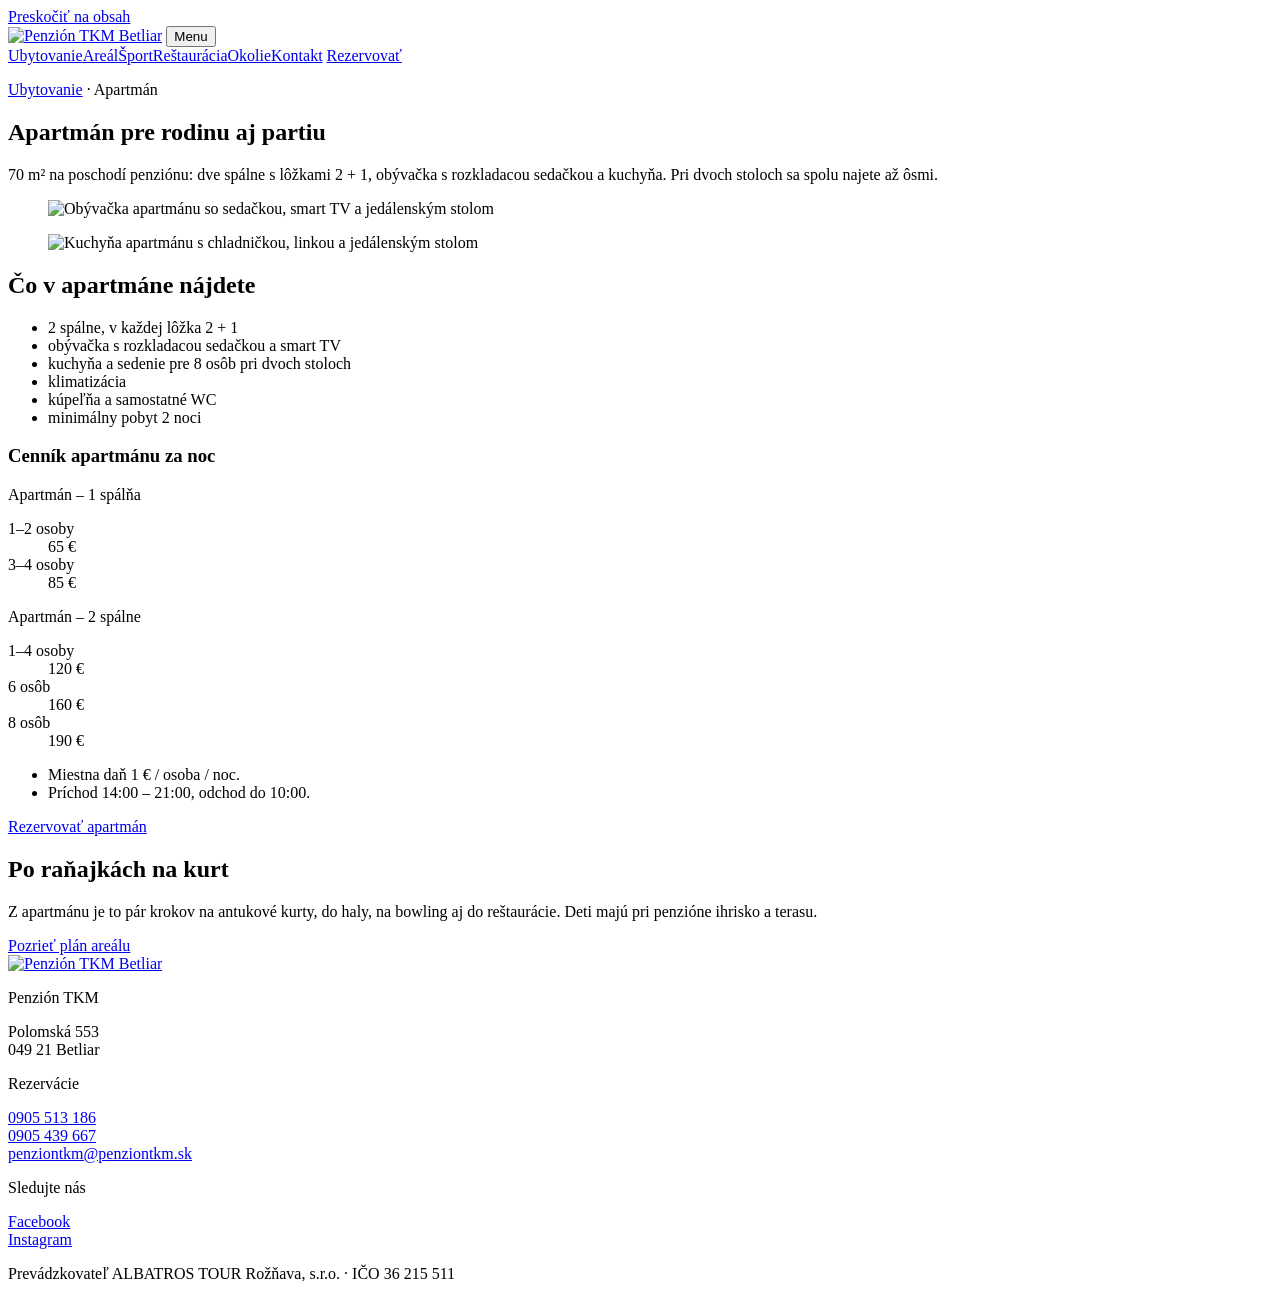
==== apartman/index.html @ 29e07df6 "build 2026-11-06 12:21" ====
<!doctype html>
<html lang="sk">
<head>
<meta charset="utf-8">
<meta name="viewport" content="width=device-width, initial-scale=1">
<title>Apartmán pre 8 osôb – Penzión TKM Betliar</title>
<meta name="description" content="Apartmán 70 m² v Penzióne TKM Betliar: dve spálne, obývačka s kuchyňou, klimatizácia, sedenie pre 8 osôb. Od 65 € za noc.">
<meta name="robots" content="noindex, nofollow">
<meta name="theme-color" content="#FAF8F1">
<link rel="canonical" href="https://webhunter-navrhy.github.io/penziontkm/apartman/">
<meta property="og:type" content="website">
<meta property="og:locale" content="sk_SK">
<meta property="og:title" content="Apartmán pre 8 osôb – Penzión TKM Betliar">
<meta property="og:description" content="Apartmán 70 m² v Penzióne TKM Betliar: dve spálne, obývačka s kuchyňou, klimatizácia, sedenie pre 8 osôb. Od 65 € za noc.">
<meta property="og:url" content="https://webhunter-navrhy.github.io/penziontkm/apartman/">
<meta property="og:image" content="https://webhunter-navrhy.github.io/penziontkm/og.jpg">
<meta property="og:image:width" content="1200"><meta property="og:image:height" content="630">
<meta name="twitter:card" content="summary_large_image">
<link rel="icon" href="/penziontkm/img/logo.svg" type="image/svg+xml">
<link rel="preload" href="/penziontkm/fonts/montserrat-normal-latin.woff2" as="font" type="font/woff2" crossorigin>
<link rel="stylesheet" href="/penziontkm/css/style.css?v=be0b0bc9b2">

<script type="application/ld+json">{"@context": "https://schema.org", "@type": "LodgingBusiness", "name": "Penzión TKM Betliar", "url": "https://webhunter-navrhy.github.io/penziontkm/", "description": "Penzión TKM v Betliari: 8 izieb a apartmán, 4 antukové kurty a krytá tenisová hala, bowling, fitness, wellness a reštaurácia pri ceste Rožňava – Poprad.", "telephone": "+421 905 513 186", "email": "penziontkm@penziontkm.sk", "address": {"@type": "PostalAddress", "streetAddress": "Polomská 553", "postalCode": "049 21", "addressLocality": "Betliar", "addressCountry": "SK"}, "sameAs": ["https://www.facebook.com/PenzionTKM/", "https://www.instagram.com/penzion_tkm/", "https://www.penziontkm.sk/"], "priceRange": "34–190 € / noc", "taxID": "36215511", "logo": "https://webhunter-navrhy.github.io/penziontkm/img/logo.svg", "image": "https://webhunter-navrhy.github.io/penziontkm/og.jpg"}</script>
</head>
<body>
<a class="skip" href="#obsah">Preskočiť na obsah</a>
<header class="hlavicka">
  <div class="hlavicka-in">
    <a href="/penziontkm/" class="logo"><img src="/penziontkm/img/logo.svg" alt="Penzión TKM Betliar" width="62" height="56"></a>
    <button class="burger" type="button" aria-expanded="false" aria-controls="menu"><span></span><span></span><span class="sr">Menu</span></button>
    <nav id="menu" aria-label="Hlavné">
      <a href="/penziontkm/#ubytovanie">Ubytovanie</a><a href="/penziontkm/#areal">Areál</a><a href="/penziontkm/#sport">Šport</a><a href="/penziontkm/#restauracia">Reštaurácia</a><a href="/penziontkm/okolie/">Okolie</a><a href="/penziontkm/#kontakt">Kontakt</a>
      <a class="tlacidlo tlacidlo-zlte" href="/penziontkm/#kontakt">Rezervovať</a>
    </nav>
  </div>
</header>
<main id="obsah">

<section class="sekcia podstranka-hlava">
  <div class="obal apt-hlava">
    <div>
      <p class="hero-miesto"><a href="/penziontkm/#ubytovanie">Ubytovanie</a> · Apartmán</p>
      <h1>Apartmán pre rodinu aj partiu</h1>
      <p class="uvod">70&nbsp;m² na poschodí penziónu: dve spálne s&nbsp;lôžkami 2&nbsp;+&nbsp;1, obývačka s&nbsp;rozkladacou sedačkou a&nbsp;kuchyňa. Pri dvoch stoloch sa spolu najete až ôsmi.</p>
    </div>
    <figure class="apt-hero oblukovy-ram"><img src="/penziontkm/img/apartman-obyvacka-1920.webp" srcset="/penziontkm/img/apartman-obyvacka-640.webp 640w, /penziontkm/img/apartman-obyvacka-1280.webp 1280w, /penziontkm/img/apartman-obyvacka-1920.webp 1920w" sizes="(min-width: 64rem) 52vw, 100vw" width="1920" height="1440" alt="Obývačka apartmánu so sedačkou, smart TV a jedálenským stolom" loading="eager" fetchpriority="high" decoding="async"></figure>
  </div>
</section>
<section class="sekcia apt-detail">
  <div class="obal apt-mriezka">
    <figure class="apt-foto"><img src="/penziontkm/img/apartman-kuchyna-1920.webp" srcset="/penziontkm/img/apartman-kuchyna-640.webp 640w, /penziontkm/img/apartman-kuchyna-1280.webp 1280w, /penziontkm/img/apartman-kuchyna-1920.webp 1920w" sizes="(min-width: 64rem) 40rem, 92vw" width="1920" height="1440" alt="Kuchyňa apartmánu s chladničkou, linkou a jedálenským stolom" loading="lazy" decoding="async"></figure>
    <div>
      <h2>Čo v&nbsp;apartmáne nájdete</h2>
      <ul class="vybava vybava-stlpec" role="list">
        <li>2 spálne, v&nbsp;každej lôžka 2&nbsp;+&nbsp;1</li>
        <li>obývačka s&nbsp;rozkladacou sedačkou a&nbsp;smart TV</li>
        <li>kuchyňa a&nbsp;sedenie pre 8 osôb pri dvoch stoloch</li>
        <li>klimatizácia</li>
        <li>kúpeľňa a&nbsp;samostatné WC</li>
        <li>minimálny pobyt 2 noci</li>
      </ul>
    </div>
    <div class="cennik cennik-apt">
      <h3>Cenník apartmánu <span>za noc</span></h3>
      
      <div class="cennik-polozka">
        <p class="cennik-nazov">Apartmán – 1 spálňa</p>
        <dl><div><dt>1–2 osoby</dt><dd>65 €</dd></div><div><dt>3–4 osoby</dt><dd>85 €</dd></div></dl>
      </div>
      <div class="cennik-polozka">
        <p class="cennik-nazov">Apartmán – 2 spálne</p>
        <dl><div><dt>1–4 osoby</dt><dd>120 €</dd></div><div><dt>6 osôb</dt><dd>160 €</dd></div><div><dt>8 osôb</dt><dd>190 €</dd></div></dl>
      </div>
      <ul class="cennik-pozn" role="list"><li>Miestna daň 1 € / osoba / noc.</li><li>Príchod 14:00 – 21:00, odchod do 10:00.</li></ul>
      <a class="tlacidlo tlacidlo-zlte" href="/penziontkm/#kontakt">Rezervovať apartmán</a>
    </div>
  </div>
</section>
<section class="sekcia apt-dalej">
  <div class="obal">
    <h2>Po raňajkách na kurt</h2>
    <p class="uvod">Z&nbsp;apartmánu je to pár krokov na antukové kurty, do haly, na bowling aj do reštaurácie. Deti majú pri penzióne ihrisko a terasu.</p>
    <a class="odkaz" href="/penziontkm/#areal">Pozrieť plán areálu</a>
  </div>
</section>

</main>
<footer class="paticka">
  <div class="paticka-in">
    <a href="/penziontkm/" class="paticka-logo"><img src="/penziontkm/img/logo-svetle.svg" alt="Penzión TKM Betliar" width="98" height="88" loading="lazy"></a>
    <div>
      <p class="paticka-nadpis">Penzión TKM</p>
      <p>Polomská 553<br>049 21 Betliar</p>
    </div>
    <div>
      <p class="paticka-nadpis">Rezervácie</p>
      <p><a href="tel:+421905513186">0905 513 186</a><br><a href="tel:+421905439667">0905 439 667</a><br><a href="mailto:penziontkm@penziontkm.sk">penziontkm@penziontkm.sk</a></p>
    </div>
    <div>
      <p class="paticka-nadpis">Sledujte nás</p>
      <p><a href="https://www.facebook.com/PenzionTKM/" rel="noopener">Facebook</a><br><a href="https://www.instagram.com/penzion_tkm/" rel="noopener">Instagram</a></p>
    </div>
    <p class="paticka-firma">Prevádzkovateľ ALBATROS TOUR Rožňava, s.r.o. · <span class="nowrap">IČO 36 215 511</span></p>
  </div>
</footer>
<script src="/penziontkm/js/main.js?v=17e4bb2ffb" defer></script>
</body>
</html>
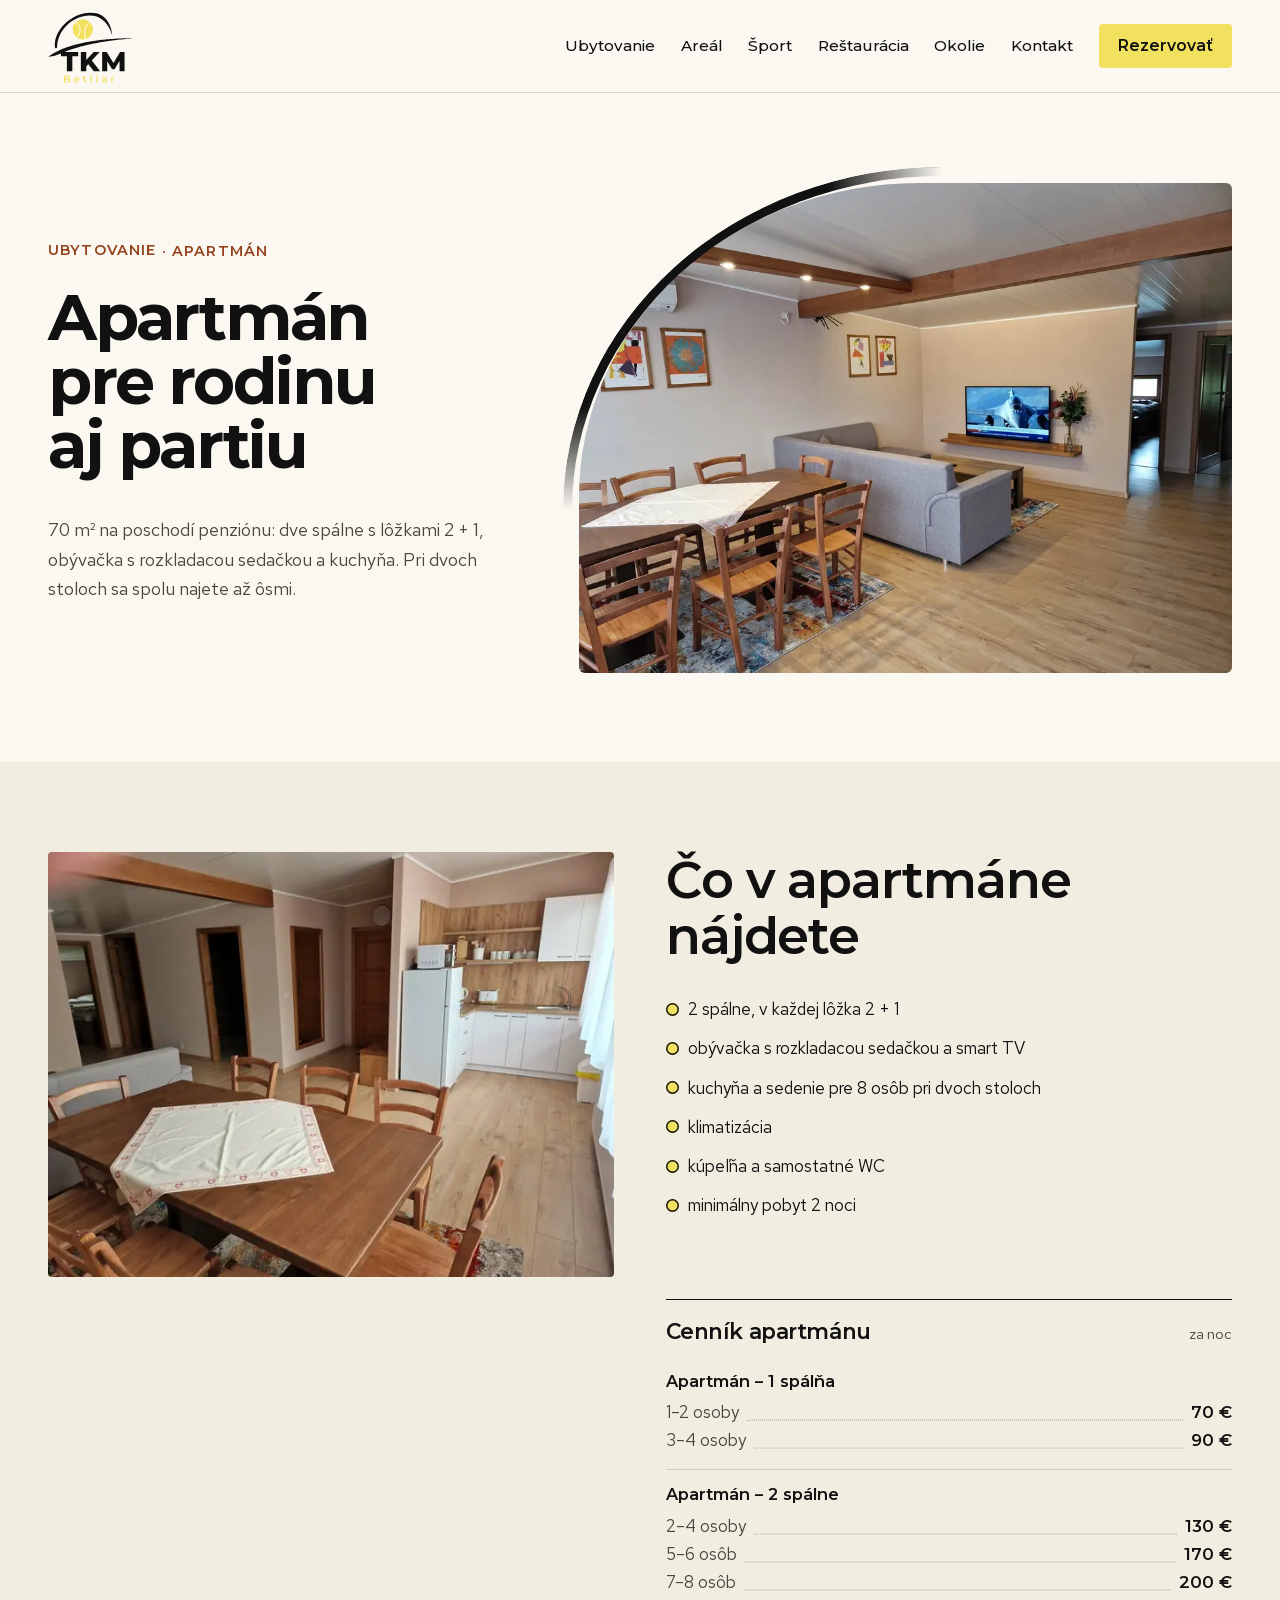
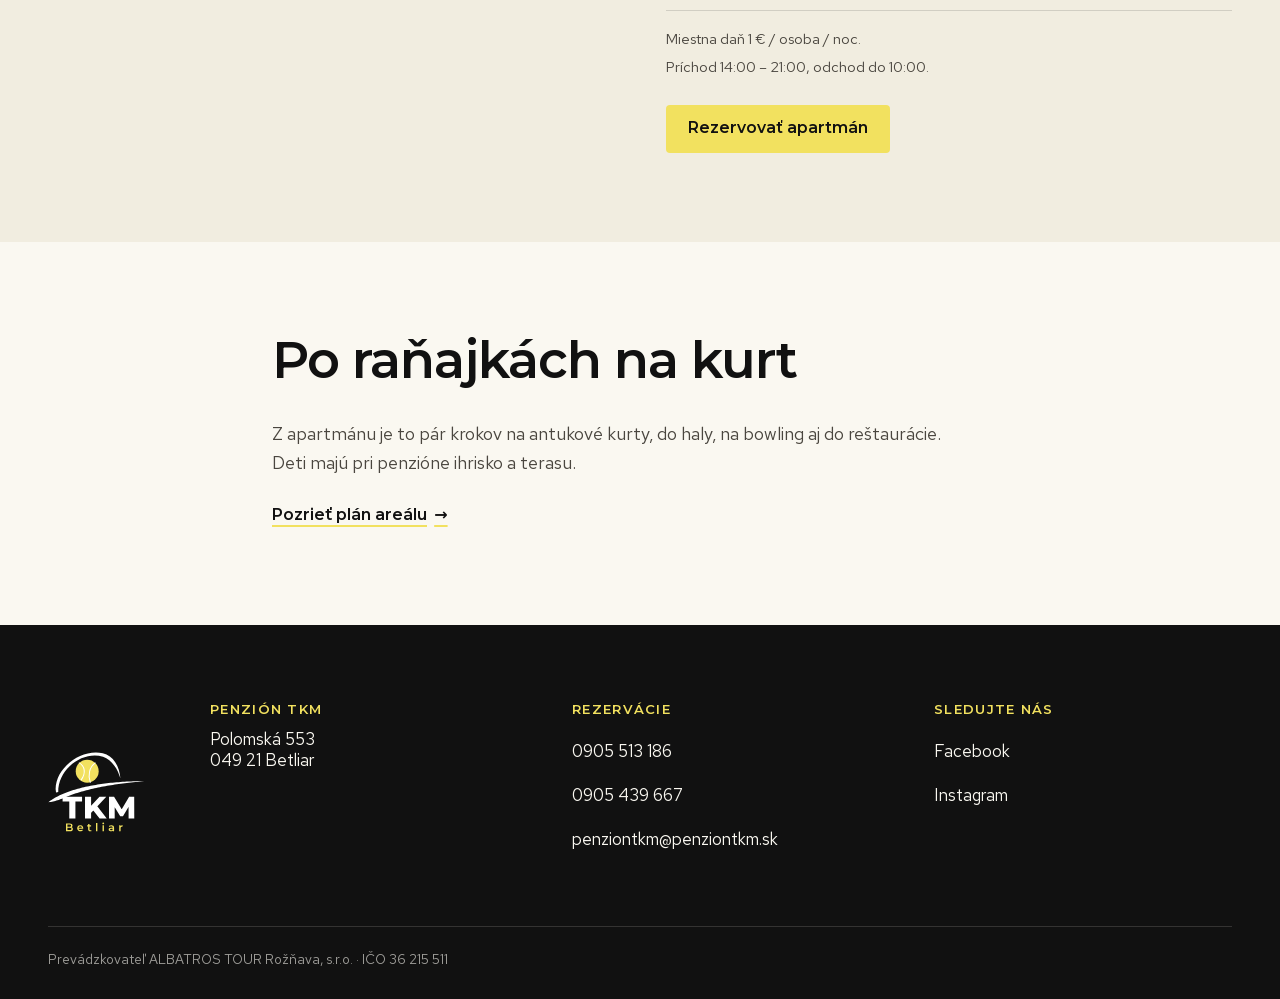
==== commit 29f60c21: "build 2026-11-13 18:31" ====
--- a/apartman/index.html
+++ b/apartman/index.html
@@ -4,33 +4,33 @@
 <meta charset="utf-8">
 <meta name="viewport" content="width=device-width, initial-scale=1">
 <title>Apartmán pre 8 osôb – Penzión TKM Betliar</title>
-<meta name="description" content="Apartmán 70 m² v Penzióne TKM Betliar: dve spálne, obývačka s kuchyňou, klimatizácia, sedenie pre 8 osôb. Od 65 € za noc.">
-<meta name="robots" content="noindex, nofollow">
+<meta name="description" content="Apartmán 70 m² v Penzióne TKM Betliar: dve spálne, obývačka s kuchyňou, klimatizácia, sedenie pre 8 osôb. Od 70 € za noc.">
+
 <meta name="theme-color" content="#FAF8F1">
-<link rel="canonical" href="https://webhunter-navrhy.github.io/penziontkm/apartman/">
+<link rel="canonical" href="https://penziontkm.sk/apartman/">
 <meta property="og:type" content="website">
 <meta property="og:locale" content="sk_SK">
 <meta property="og:title" content="Apartmán pre 8 osôb – Penzión TKM Betliar">
-<meta property="og:description" content="Apartmán 70 m² v Penzióne TKM Betliar: dve spálne, obývačka s kuchyňou, klimatizácia, sedenie pre 8 osôb. Od 65 € za noc.">
-<meta property="og:url" content="https://webhunter-navrhy.github.io/penziontkm/apartman/">
-<meta property="og:image" content="https://webhunter-navrhy.github.io/penziontkm/og.jpg">
+<meta property="og:description" content="Apartmán 70 m² v Penzióne TKM Betliar: dve spálne, obývačka s kuchyňou, klimatizácia, sedenie pre 8 osôb. Od 70 € za noc.">
+<meta property="og:url" content="https://penziontkm.sk/apartman/">
+<meta property="og:image" content="https://penziontkm.sk/og.jpg">
 <meta property="og:image:width" content="1200"><meta property="og:image:height" content="630">
 <meta name="twitter:card" content="summary_large_image">
-<link rel="icon" href="/penziontkm/img/logo.svg" type="image/svg+xml">
-<link rel="preload" href="/penziontkm/fonts/montserrat-normal-latin.woff2" as="font" type="font/woff2" crossorigin>
-<link rel="stylesheet" href="/penziontkm/css/style.css?v=be0b0bc9b2">
+<link rel="icon" href="/img/logo.svg" type="image/svg+xml">
+<link rel="preload" href="/fonts/montserrat-normal-latin.woff2" as="font" type="font/woff2" crossorigin>
+<link rel="stylesheet" href="/css/style.css?v=5e0f35a427">
 
-<script type="application/ld+json">{"@context": "https://schema.org", "@type": "LodgingBusiness", "name": "Penzión TKM Betliar", "url": "https://webhunter-navrhy.github.io/penziontkm/", "description": "Penzión TKM v Betliari: 8 izieb a apartmán, 4 antukové kurty a krytá tenisová hala, bowling, fitness, wellness a reštaurácia pri ceste Rožňava – Poprad.", "telephone": "+421 905 513 186", "email": "penziontkm@penziontkm.sk", "address": {"@type": "PostalAddress", "streetAddress": "Polomská 553", "postalCode": "049 21", "addressLocality": "Betliar", "addressCountry": "SK"}, "sameAs": ["https://www.facebook.com/PenzionTKM/", "https://www.instagram.com/penzion_tkm/", "https://www.penziontkm.sk/"], "priceRange": "34–190 € / noc", "taxID": "36215511", "logo": "https://webhunter-navrhy.github.io/penziontkm/img/logo.svg", "image": "https://webhunter-navrhy.github.io/penziontkm/og.jpg"}</script>
+<script type="application/ld+json">{"@context": "https://schema.org", "@type": "LodgingBusiness", "name": "Penzión TKM Betliar", "url": "https://penziontkm.sk/", "description": "Penzión TKM v Betliari: 8 izieb a apartmán, 4 antukové kurty a krytá tenisová hala, bowling, fitness, wellness a reštaurácia pri ceste Rožňava – Poprad.", "telephone": "+421 905 513 186", "email": "penziontkm@penziontkm.sk", "address": {"@type": "PostalAddress", "streetAddress": "Polomská 553", "postalCode": "049 21", "addressLocality": "Betliar", "addressCountry": "SK"}, "sameAs": ["https://www.facebook.com/PenzionTKM/", "https://www.instagram.com/penzion_tkm/"], "priceRange": "36–200 € / noc", "taxID": "36215511", "logo": "https://penziontkm.sk/img/logo.svg", "image": "https://penziontkm.sk/og.jpg"}</script>
 </head>
 <body>
 <a class="skip" href="#obsah">Preskočiť na obsah</a>
 <header class="hlavicka">
   <div class="hlavicka-in">
-    <a href="/penziontkm/" class="logo"><img src="/penziontkm/img/logo.svg" alt="Penzión TKM Betliar" width="62" height="56"></a>
+    <a href="/" class="logo"><img src="/img/logo.svg" alt="Penzión TKM Betliar" width="62" height="56"></a>
     <button class="burger" type="button" aria-expanded="false" aria-controls="menu"><span></span><span></span><span class="sr">Menu</span></button>
     <nav id="menu" aria-label="Hlavné">
-      <a href="/penziontkm/#ubytovanie">Ubytovanie</a><a href="/penziontkm/#areal">Areál</a><a href="/penziontkm/#sport">Šport</a><a href="/penziontkm/#restauracia">Reštaurácia</a><a href="/penziontkm/okolie/">Okolie</a><a href="/penziontkm/#kontakt">Kontakt</a>
-      <a class="tlacidlo tlacidlo-zlte" href="/penziontkm/#kontakt">Rezervovať</a>
+      <a href="/#ubytovanie">Ubytovanie</a><a href="/#areal">Areál</a><a href="/#sport">Šport</a><a href="/#restauracia">Reštaurácia</a><a href="/okolie/">Okolie</a><a href="/#kontakt">Kontakt</a>
+      <a class="tlacidlo tlacidlo-zlte" href="/#kontakt">Rezervovať</a>
     </nav>
   </div>
 </header>
@@ -39,16 +39,16 @@
 <section class="sekcia podstranka-hlava">
   <div class="obal apt-hlava">
     <div>
-      <p class="hero-miesto"><a href="/penziontkm/#ubytovanie">Ubytovanie</a> · Apartmán</p>
+      <p class="hero-miesto"><a href="/#ubytovanie">Ubytovanie</a> · Apartmán</p>
       <h1>Apartmán pre rodinu aj partiu</h1>
       <p class="uvod">70&nbsp;m² na poschodí penziónu: dve spálne s&nbsp;lôžkami 2&nbsp;+&nbsp;1, obývačka s&nbsp;rozkladacou sedačkou a&nbsp;kuchyňa. Pri dvoch stoloch sa spolu najete až ôsmi.</p>
     </div>
-    <figure class="apt-hero oblukovy-ram"><img src="/penziontkm/img/apartman-obyvacka-1920.webp" srcset="/penziontkm/img/apartman-obyvacka-640.webp 640w, /penziontkm/img/apartman-obyvacka-1280.webp 1280w, /penziontkm/img/apartman-obyvacka-1920.webp 1920w" sizes="(min-width: 64rem) 52vw, 100vw" width="1920" height="1440" alt="Obývačka apartmánu so sedačkou, smart TV a jedálenským stolom" loading="eager" fetchpriority="high" decoding="async"></figure>
+    <figure class="apt-hero oblukovy-ram"><img src="/img/apartman-obyvacka-1920.webp" srcset="/img/apartman-obyvacka-640.webp 640w, /img/apartman-obyvacka-960.webp 960w, /img/apartman-obyvacka-1280.webp 1280w, /img/apartman-obyvacka-1920.webp 1920w" sizes="(min-width: 64rem) 52vw, 100vw" width="1920" height="1440" alt="Obývačka apartmánu so sedačkou, smart TV a jedálenským stolom" loading="eager" fetchpriority="high" decoding="async"></figure>
   </div>
 </section>
 <section class="sekcia apt-detail">
   <div class="obal apt-mriezka">
-    <figure class="apt-foto"><img src="/penziontkm/img/apartman-kuchyna-1920.webp" srcset="/penziontkm/img/apartman-kuchyna-640.webp 640w, /penziontkm/img/apartman-kuchyna-1280.webp 1280w, /penziontkm/img/apartman-kuchyna-1920.webp 1920w" sizes="(min-width: 64rem) 40rem, 92vw" width="1920" height="1440" alt="Kuchyňa apartmánu s chladničkou, linkou a jedálenským stolom" loading="lazy" decoding="async"></figure>
+    <figure class="apt-foto"><img src="/img/apartman-kuchyna-1920.webp" srcset="/img/apartman-kuchyna-640.webp 640w, /img/apartman-kuchyna-960.webp 960w, /img/apartman-kuchyna-1280.webp 1280w, /img/apartman-kuchyna-1920.webp 1920w" sizes="(min-width: 64rem) 40rem, 92vw" width="1920" height="1440" alt="Kuchyňa apartmánu s chladničkou, linkou a jedálenským stolom" loading="lazy" decoding="async"></figure>
     <div>
       <h2>Čo v&nbsp;apartmáne nájdete</h2>
       <ul class="vybava vybava-stlpec" role="list">
@@ -65,14 +65,14 @@
       
       <div class="cennik-polozka">
         <p class="cennik-nazov">Apartmán – 1 spálňa</p>
-        <dl><div><dt>1–2 osoby</dt><dd>65 €</dd></div><div><dt>3–4 osoby</dt><dd>85 €</dd></div></dl>
+        <dl><div><dt>1–2 osoby</dt><dd>70 €</dd></div><div><dt>3–4 osoby</dt><dd>90 €</dd></div></dl>
       </div>
       <div class="cennik-polozka">
         <p class="cennik-nazov">Apartmán – 2 spálne</p>
-        <dl><div><dt>1–4 osoby</dt><dd>120 €</dd></div><div><dt>6 osôb</dt><dd>160 €</dd></div><div><dt>8 osôb</dt><dd>190 €</dd></div></dl>
+        <dl><div><dt>2–4 osoby</dt><dd>130 €</dd></div><div><dt>5–6 osôb</dt><dd>170 €</dd></div><div><dt>7–8 osôb</dt><dd>200 €</dd></div></dl>
       </div>
       <ul class="cennik-pozn" role="list"><li>Miestna daň 1 € / osoba / noc.</li><li>Príchod 14:00 – 21:00, odchod do 10:00.</li></ul>
-      <a class="tlacidlo tlacidlo-zlte" href="/penziontkm/#kontakt">Rezervovať apartmán</a>
+      <a class="tlacidlo tlacidlo-zlte" href="/#kontakt">Rezervovať apartmán</a>
     </div>
   </div>
 </section>
@@ -80,14 +80,14 @@
   <div class="obal">
     <h2>Po raňajkách na kurt</h2>
     <p class="uvod">Z&nbsp;apartmánu je to pár krokov na antukové kurty, do haly, na bowling aj do reštaurácie. Deti majú pri penzióne ihrisko a terasu.</p>
-    <a class="odkaz" href="/penziontkm/#areal">Pozrieť plán areálu</a>
+    <a class="odkaz" href="/#areal">Pozrieť plán areálu</a>
   </div>
 </section>
 
 </main>
 <footer class="paticka">
   <div class="paticka-in">
-    <a href="/penziontkm/" class="paticka-logo"><img src="/penziontkm/img/logo-svetle.svg" alt="Penzión TKM Betliar" width="98" height="88" loading="lazy"></a>
+    <a href="/" class="paticka-logo"><img src="/img/logo-svetle.svg" alt="Penzión TKM Betliar" width="98" height="88" loading="lazy"></a>
     <div>
       <p class="paticka-nadpis">Penzión TKM</p>
       <p>Polomská 553<br>049 21 Betliar</p>
@@ -103,6 +103,6 @@
     <p class="paticka-firma">Prevádzkovateľ ALBATROS TOUR Rožňava, s.r.o. · <span class="nowrap">IČO 36 215 511</span></p>
   </div>
 </footer>
-<script src="/penziontkm/js/main.js?v=17e4bb2ffb" defer></script>
+<script src="/js/main.js?v=c382ecd3a5" defer></script>
 </body>
 </html>
--- a/css/style.css
+++ b/css/style.css
@@ -0,0 +1,602 @@
+@font-face {
+  font-family: 'Montserrat';
+  font-style: normal;
+  font-weight: 500 700;
+  font-display: swap;
+  src: url(../fonts/montserrat-normal-latin-ext.woff2) format('woff2');
+  unicode-range: U+0100-02BA, U+02BD-02C5, U+02C7-02CC, U+02CE-02D7, U+02DD-02FF, U+0304, U+0308, U+0329, U+1D00-1DBF, U+1E00-1E9F, U+1EF2-1EFF, U+2020, U+20A0-20AB, U+20AD-20C4, U+2113, U+2C60-2C7F, U+A720-A7FF;
+}
+@font-face {
+  font-family: 'Montserrat';
+  font-style: normal;
+  font-weight: 500 700;
+  font-display: swap;
+  src: url(../fonts/montserrat-normal-latin.woff2) format('woff2');
+  unicode-range: U+0000-00FF, U+0131, U+0152-0153, U+02BB-02BC, U+02C6, U+02DA, U+02DC, U+0304, U+0308, U+0329, U+2000-206F, U+20AC, U+2122, U+2191, U+2193, U+2212, U+2215, U+FEFF, U+FFFD;
+}
+@font-face {
+  font-family: 'Red Hat Text';
+  font-style: italic;
+  font-weight: 400;
+  font-display: swap;
+  src: url(../fonts/redhattext-italic-latin-ext.woff2) format('woff2');
+  unicode-range: U+0100-02BA, U+02BD-02C5, U+02C7-02CC, U+02CE-02D7, U+02DD-02FF, U+0304, U+0308, U+0329, U+1D00-1DBF, U+1E00-1E9F, U+1EF2-1EFF, U+2020, U+20A0-20AB, U+20AD-20C4, U+2113, U+2C60-2C7F, U+A720-A7FF;
+}
+@font-face {
+  font-family: 'Red Hat Text';
+  font-style: italic;
+  font-weight: 400;
+  font-display: swap;
+  src: url(../fonts/redhattext-italic-latin.woff2) format('woff2');
+  unicode-range: U+0000-00FF, U+0131, U+0152-0153, U+02BB-02BC, U+02C6, U+02DA, U+02DC, U+0304, U+0308, U+0329, U+2000-206F, U+20AC, U+2122, U+2191, U+2193, U+2212, U+2215, U+FEFF, U+FFFD;
+}
+@font-face {
+  font-family: 'Red Hat Text';
+  font-style: normal;
+  font-weight: 400 600;
+  font-display: swap;
+  src: url(../fonts/redhattext-normal-latin-ext.woff2) format('woff2');
+  unicode-range: U+0100-02BA, U+02BD-02C5, U+02C7-02CC, U+02CE-02D7, U+02DD-02FF, U+0304, U+0308, U+0329, U+1D00-1DBF, U+1E00-1E9F, U+1EF2-1EFF, U+2020, U+20A0-20AB, U+20AD-20C4, U+2113, U+2C60-2C7F, U+A720-A7FF;
+}
+@font-face {
+  font-family: 'Red Hat Text';
+  font-style: normal;
+  font-weight: 400 600;
+  font-display: swap;
+  src: url(../fonts/redhattext-normal-latin.woff2) format('woff2');
+  unicode-range: U+0000-00FF, U+0131, U+0152-0153, U+02BB-02BC, U+02C6, U+02DA, U+02DC, U+0304, U+0308, U+0329, U+2000-206F, U+20AC, U+2122, U+2191, U+2193, U+2212, U+2215, U+FEFF, U+FFFD;
+}
+:root {
+  --papier: #FAF8F1;
+  --papier-2: #F1EDE0;
+  --ink: #111111;
+  --ink-2: #4A463F;
+  --zlta: #F2E15F;
+  --zlta-2: #F8EFAA;
+  --antuka: #B85A2B;
+  --antuka-tmava: #94431D;
+  --antuka-2: #ECCAB2;
+  --zelena-hala: #2F5D4A;
+  --ciara: rgba(17, 17, 17, .14);
+  --font-nadpis: 'Montserrat', 'Avenir Next', system-ui, sans-serif;
+  --font-text: 'Red Hat Text', system-ui, -apple-system, sans-serif;
+  --okraj: clamp(1rem, 4vw, 3rem);
+  --obal: min(100% - 2 * var(--okraj), 84rem);
+  --sekcia: clamp(3.5rem, 7vw, 6rem);
+  --hlavicka: 92px;
+}
+*, *::before, *::after { box-sizing: border-box; }
+html { -webkit-text-size-adjust: 100%; scroll-behavior: smooth; scroll-padding-top: calc(var(--hlavicka) + 1rem); }
+@media (prefers-reduced-motion: reduce) { html { scroll-behavior: auto; } }
+body { margin: 0; background: var(--papier); color: var(--ink); font: 400 1.0625rem/1.65 var(--font-text); text-rendering: optimizeLegibility; -webkit-font-smoothing: antialiased; }
+img { display: block; max-width: 100%; height: auto; }
+figure { margin: 0; }
+a { color: inherit; }
+h1, h2, h3 { font-family: var(--font-nadpis); font-weight: 600; line-height: 1.1; letter-spacing: -.02em; margin: 0 0 .6em; text-wrap: balance; }
+h1 { font-size: clamp(2.6rem, 6.2vw, 5.4rem); font-weight: 700; letter-spacing: -.035em; line-height: 1; }
+h2 { font-size: clamp(2rem, 4vw, 3.3rem); }
+h3 { font-size: clamp(1.3rem, 1.8vw, 1.6rem); }
+p { margin: 0 0 1em; }
+.uvod { font-size: clamp(1.1rem, 1.4vw, 1.25rem); color: var(--ink-2); max-width: 38em; text-wrap: pretty; }
+.skip { position: absolute; left: -999px; top: 0; background: var(--ink); color: var(--papier); padding: .7rem 1rem; z-index: 100; }
+.skip:focus { left: 1rem; top: 1rem; }
+.sr { position: absolute; width: 1px; height: 1px; overflow: hidden; clip-path: inset(50%); white-space: nowrap; }
+:focus-visible { outline: 3px solid var(--antuka); outline-offset: 3px; }
+.obal { width: var(--obal); margin-inline: auto; }
+.sekcia { padding-block: var(--sekcia); }
+.sekcia-hlava { display: grid; grid-template-columns: minmax(0, 5fr) minmax(0, 7fr); gap: 2rem 4rem; align-items: end; margin-bottom: clamp(2.5rem, 5vw, 4rem); }
+.sekcia-hlava h2 { margin: 0; }
+.sekcia-hlava .uvod { margin: 0; }
+
+/* tlačidlá a odkazy */
+.tlacidlo { display: inline-flex; align-items: center; justify-content: center; min-height: 48px; padding: .8rem 1.4rem; border-radius: 4px; border: 0; font: 600 .98rem/1.2 var(--font-nadpis); text-decoration: none; cursor: pointer; transition: background-color .2s, transform .2s; }
+.tlacidlo-zlte { background: var(--zlta); color: var(--ink); }
+.tlacidlo-zlte:hover { background: #E8D23F; }
+.tlacidlo-cierne { background: var(--ink); color: var(--papier); }
+.tlacidlo-cierne:hover { background: #2B2925; }
+.tlacidlo:active { transform: translateY(1px); }
+.odkaz { display: inline-flex; gap: .45em; align-items: center; font: 600 1rem/1.3 var(--font-nadpis); text-decoration: underline; text-decoration-thickness: 2px; text-underline-offset: .3em; text-decoration-color: var(--zlta); min-height: 40px; }
+.odkaz::after { content: "→"; transition: transform .2s; }
+.odkaz:hover::after { transform: translateX(4px); }
+.odkaz-svetly { color: var(--zlta); text-decoration-color: currentColor; }
+
+/* hlavička */
+.hlavicka { position: sticky; top: 0; z-index: 50; background: rgba(250, 248, 241, .94); backdrop-filter: blur(10px); -webkit-backdrop-filter: blur(10px); border-bottom: 1px solid var(--ciara); }
+.hlavicka-in { width: min(100% - 2 * var(--okraj), 84rem); margin-inline: auto; height: var(--hlavicka); display: flex; align-items: center; justify-content: space-between; gap: 2rem; }
+.logo { display: block; flex: none; }
+.logo img { height: 78px; width: auto; }
+#menu { display: flex; align-items: center; gap: clamp(1rem, 2vw, 2rem); }
+#menu a:not(.tlacidlo) { font: 500 .96rem/1 var(--font-nadpis); text-decoration: none; padding-block: .6rem; background: linear-gradient(var(--zlta), var(--zlta)) 0 88% / 0 3px no-repeat; transition: background-size .25s; }
+#menu a:not(.tlacidlo):hover { background-size: 100% 3px; }
+#menu .tlacidlo { min-height: 44px; padding-inline: 1.2rem; }
+.burger { display: none; }
+
+/* hero */
+.hero { width: min(100% - 2 * var(--okraj), 96rem); margin-inline: auto; padding-top: clamp(.75rem, 1.5vw, 1.25rem); }
+.hero-foto { position: relative; }
+.hero-foto img { width: 100%; height: clamp(22rem, 54vh, 38rem); object-fit: cover; object-position: center 55%; border-radius: 6px; }
+.hero-text { position: relative; width: min(46rem, 100% - 2rem); margin: calc(-1 * clamp(7rem, 16vh, 11rem)) 0 0 clamp(1rem, 5vw, 5rem); background: var(--papier); padding: clamp(2.2rem, 4vw, 3.6rem) clamp(1.4rem, 3.5vw, 3.4rem) clamp(1.5rem, 3vw, 2.5rem); border-top-left-radius: clamp(5rem, 11vw, 10rem) clamp(4rem, 8vw, 7.5rem); border-top-right-radius: 6px; }
+.hero-text::before { content: ""; position: absolute; inset: -14px auto auto -14px; width: 62%; height: clamp(7rem, 14vw, 12rem); border-top: 9px solid var(--ink); border-left: 9px solid var(--ink); border-top-left-radius: calc(clamp(5rem, 11vw, 10rem) + 14px) calc(clamp(4rem, 8vw, 7.5rem) + 14px); -webkit-mask-image: linear-gradient(to right, #000 60%, transparent), linear-gradient(to bottom, #000 55%, transparent); -webkit-mask-composite: source-in; mask-image: linear-gradient(to right, #000 60%, transparent), linear-gradient(to bottom, #000 55%, transparent); mask-composite: intersect; pointer-events: none; }
+.hero-text .lopticka { position: absolute; width: clamp(40px, 4vw, 56px); height: auto; top: clamp(-1.6rem, -2vw, -1.2rem); left: clamp(5rem, 12vw, 11rem); filter: drop-shadow(0 5px 8px rgba(0,0,0,.2)); }
+.hero-miesto { font: 600 .9rem/1 var(--font-nadpis); letter-spacing: .08em; text-transform: uppercase; color: var(--antuka-tmava); margin-bottom: 1.1rem; }
+.hero-miesto a { text-decoration: none; }
+.hero h1 { font-size: clamp(2.5rem, 5.4vw, 4.7rem); margin-bottom: .4em; }
+.hero-veta { font-size: clamp(1.1rem, 1.5vw, 1.3rem); line-height: 1.5; color: var(--ink-2); max-width: 30em; margin-bottom: 1.6rem; }
+.hero-akcie { display: flex; flex-wrap: wrap; align-items: center; gap: 1rem 1.6rem; }
+.tlacidlo-text { font: 500 1rem/1.3 var(--font-nadpis); text-decoration: none; border-bottom: 1.5px solid var(--ciara); padding-block: .5rem; }
+.tlacidlo-text:hover { border-color: var(--ink); }
+
+.hero-odznak { position: absolute; right: clamp(1.2rem, 4vw, 3.5rem); bottom: clamp(-3.2rem, -4vw, -2rem); width: clamp(8rem, 11vw, 9.5rem); aspect-ratio: 1; border-radius: 50%; background: var(--zlta); color: var(--ink); text-decoration: none; display: flex; flex-direction: column; align-items: center; justify-content: center; text-align: center; padding: 1rem; box-shadow: 0 14px 30px -14px rgba(0,0,0,.45); transition: transform .25s; }
+.hero-odznak::before, .hero-odznak::after { content: ""; position: absolute; top: 14%; bottom: 14%; width: 22%; border: 2.5px solid #fff; border-block: 0; pointer-events: none; }
+.hero-odznak::before { left: -6%; border-left: 0; border-radius: 0 50% 50% 0 / 0 50% 50% 0; }
+.hero-odznak::after { right: -6%; border-right: 0; border-radius: 50% 0 0 50% / 50% 0 0 50%; }
+.hero-odznak strong { font: 700 clamp(1.6rem, 2.3vw, 2rem)/1 var(--font-nadpis); letter-spacing: -.03em; }
+.hero-odznak span { font: 600 .74rem/1.2 var(--font-nadpis); margin-top: .3rem; max-width: 7em; }
+.hero-odznak small { font-size: .72rem; margin-top: .2rem; color: rgba(17,17,17,.75); }
+.hero-odznak:hover { transform: rotate(-6deg); }
+
+/* rám s oblúkom z loga */
+.oblukovy-ram { position: relative; isolation: isolate; }
+.oblukovy-ram img { width: 100%; aspect-ratio: 4 / 3; object-fit: cover; border-radius: 52% 6px 6px 6px / 64% 6px 6px 6px; }
+.oblukovy-ram::before { content: ""; position: absolute; z-index: -1; inset: -16px auto auto -16px; width: 58%; height: 70%; border-top: 9px solid var(--ink); border-left: 9px solid var(--ink); border-radius: 100% 0 0 0 / 100% 0 0 0; -webkit-mask-image: linear-gradient(to right, #000 70%, transparent), linear-gradient(to bottom, #000 70%, transparent); -webkit-mask-composite: source-in; mask-image: linear-gradient(to right, #000 70%, transparent), linear-gradient(to bottom, #000 70%, transparent); mask-composite: intersect; }
+
+/* pás faktov */
+.fakty { width: min(100% - 2 * var(--okraj), 84rem); margin: 0 auto; padding: 0; list-style: none; display: grid; grid-template-columns: repeat(4, 1fr); border-top: 1.5px solid var(--ink); }
+.fakty li { padding: 1.1rem 1.2rem 1.2rem 0; color: var(--ink-2); font-size: .98rem; line-height: 1.35; }
+.fakty li + li { padding-left: 1.2rem; border-left: 1px solid var(--ciara); }
+.fakty strong { display: block; font: 600 1.3rem/1.2 var(--font-nadpis); color: var(--ink); letter-spacing: -.01em; }
+
+/* plán areálu */
+.areal { background: var(--antuka); color: #fff; margin-top: clamp(2rem, 4vw, 3.5rem); overflow-x: clip; }
+.areal-in { width: min(100% - 2 * var(--okraj), 84rem); margin-inline: auto; display: grid; grid-template-columns: minmax(0, 7fr) minmax(0, 5fr); grid-template-areas: "hlava hlava" "plan volby" "plan panel"; gap: 1.5rem clamp(2rem, 4vw, 4rem); align-items: start; }
+.areal-hlava { grid-area: hlava; display: grid; grid-template-columns: minmax(0, 5fr) minmax(0, 7fr); gap: 1rem 4rem; align-items: end; margin-bottom: 1rem; }
+.areal-hlava h2 { margin: 0; }
+.areal-hlava p { margin: 0; font-size: 1.15rem; max-width: 34em; color: rgba(255,255,255,.92); }
+.plan { grid-area: plan; position: relative; }
+.plan-svg { width: 100%; height: auto; display: block; overflow: visible; }
+.plan-pozn { margin: .6rem 0 0; font-size: .85rem; color: rgba(255,255,255,.8); }
+.cesta { fill: rgba(17, 17, 17, .3); }
+.cesta-stred { stroke: rgba(255,255,255,.7); stroke-width: 2.5; stroke-dasharray: 22 16; }
+.plan-mala { fill: rgba(255,255,255,.88); font: 500 15px var(--font-text); }
+.plan-cesta { fill: #fff; font: 600 13px var(--font-nadpis); letter-spacing: .22em; }
+.plocha rect { fill: rgba(255,255,255,.1); stroke: #fff; stroke-width: 2.5; }
+.stojisko { stroke: rgba(255,255,255,.75); stroke-width: 2; }
+.stol { fill: none; stroke: #fff; stroke-width: 2; }
+.ihrisko { fill: none; stroke: #fff; stroke-width: 2; stroke-dasharray: 6 5; }
+.budova rect { fill: var(--papier); stroke: var(--ink); stroke-width: 3; }
+.budova line { stroke: rgba(17,17,17,.22); stroke-width: 2; }
+.plan-budova { fill: var(--ink); font: 600 13px var(--font-nadpis); letter-spacing: .14em; }
+.hala-plan > rect { fill: var(--zelena-hala); stroke: #fff; stroke-width: 3; }
+.kurty-plocha { fill: #C46A3A; stroke: #fff; stroke-width: 3; }
+.kurt-ciary { stroke: #fff; stroke-width: 2.5; fill: none; }
+.hala-plan .kurt-ciary { stroke: rgba(255,255,255,.55); }
+.kurt-ciary .siet { stroke-width: 4; }
+.stromy circle { fill: #4F6B33; stroke: #3A5225; stroke-width: 2; }
+.stromy .svetlo { fill: #6E8C47; stroke: none; }
+.bod { cursor: pointer; }
+.bod-zona { fill: transparent; stroke: transparent; stroke-width: 3; transition: fill .2s, stroke .2s; }
+.bod-lopta { fill: var(--zlta); stroke: var(--ink); stroke-width: 2.5; transition: transform .2s; transform-box: fill-box; transform-origin: center; }
+.bod-sev { fill: none; stroke: #fff; stroke-width: 2; pointer-events: none; }
+.bod-text { fill: #fff; font: 600 17px var(--font-nadpis); paint-order: stroke; stroke: #8E401B; stroke-width: 5px; stroke-linejoin: round; pointer-events: none; }
+.bod[data-bod="izby"] .bod-text, .bod[data-bod="restauracia"] .bod-text, .bod[data-bod="bowling"] .bod-text, .bod[data-bod="fitness"] .bod-text { fill: var(--ink); stroke: var(--papier); }
+.bod[data-bod="hala"] .bod-text { stroke: #24493A; }
+.bod:hover .bod-lopta { transform: scale(1.18); }
+.bod.je-aktivny .bod-zona { fill: rgba(242, 225, 95, .32); stroke: var(--zlta); }
+.bod.je-aktivny .bod-lopta { transform: scale(1.25); }
+.plan-volby { grid-area: volby; display: flex; flex-wrap: wrap; gap: .5rem; }
+.plan-volby button { font: 600 .9rem/1.2 var(--font-nadpis); color: #fff; background: transparent; border: 1.5px solid rgba(255,255,255,.7); border-radius: 4px; padding: .6rem .8rem; min-height: 42px; cursor: pointer; transition: background-color .2s, color .2s; }
+.plan-volby button:hover { background: rgba(255,255,255,.14); }
+.plan-volby button[aria-selected="true"] { background: var(--zlta); color: var(--ink); border-color: var(--zlta); }
+.plan-panely { grid-area: panel; }
+.bod-panel { background: var(--papier); color: var(--ink); border-radius: 6px; overflow: hidden; box-shadow: 0 18px 40px -20px rgba(60, 20, 0, .55); }
+.bod-panel[hidden] { display: none; }
+.bod-foto img { width: 100%; aspect-ratio: 16 / 10; object-fit: cover; }
+.bod-telo { padding: 1.4rem 1.6rem 1.5rem; }
+.bod-telo h3 { margin-bottom: .4em; }
+.bod-telo p { color: var(--ink-2); }
+.bod-cena { font: 600 1.15rem/1.2 var(--font-nadpis); color: var(--antuka-tmava) !important; }
+
+/* ubytovanie */
+.ubyt-mriezka { display: grid; grid-template-columns: repeat(12, minmax(0, 1fr)); gap: 1rem; align-items: start; }
+.ubyt-mriezka figure img { width: 100%; aspect-ratio: 4 / 3; object-fit: cover; border-radius: 4px; }
+.ubyt-velka { grid-column: 1 / 8; grid-row: 1; }
+.ubyt-mala:nth-of-type(2) { grid-column: 1 / 4; grid-row: 2; }
+.ubyt-mala:nth-of-type(3) { grid-column: 4 / 8; grid-row: 2; }
+.ubyt-mala:nth-of-type(3) img { aspect-ratio: auto; height: 100%; }
+.cennik { grid-column: 9 / 13; grid-row: 1 / 3; border-top: 1.5px solid var(--ink); padding-top: 1.2rem; }
+.cennik h3 { font-size: 1.35rem; display: flex; justify-content: space-between; align-items: baseline; gap: 1rem; flex-wrap: wrap; }
+.cennik h3 span { font: 400 .92rem var(--font-text); color: var(--ink-2); letter-spacing: 0; }
+.cennik-polozka { padding: .9rem 0; border-bottom: 1px solid var(--ciara); }
+.cennik-nazov { font: 600 1.02rem/1.3 var(--font-nadpis); margin-bottom: .4rem; }
+.cennik-nazov a { text-decoration-color: var(--zlta); text-decoration-thickness: 2px; text-underline-offset: .25em; }
+.pocet { font-weight: 500; color: var(--antuka-tmava); font-size: .88rem; margin-left: .3rem; }
+.cennik dl { margin: 0; }
+.cennik dl div { display: flex; align-items: baseline; gap: .5rem; }
+.cennik dt { flex: 1; display: flex; gap: .5rem; color: var(--ink-2); }
+.cennik dt::after { content: ""; flex: 1; border-bottom: 1.5px dotted rgba(17,17,17,.3); transform: translateY(-.32em); }
+.cennik dd { margin: 0; font: 600 1.05rem var(--font-nadpis); }
+.cennik-pozn { list-style: none; padding: 0; margin: 1rem 0 0; font-size: .92rem; color: var(--ink-2); }
+.cennik-pozn li { margin-bottom: .2rem; }
+.vybava { list-style: none; padding: 0; margin: clamp(2rem, 4vw, 3rem) 0; display: flex; flex-wrap: wrap; gap: .8rem 2rem; }
+.vybava li { display: flex; align-items: center; gap: .6rem; }
+.vybava li::before { content: ""; flex: none; width: 13px; height: 13px; border-radius: 50%; background: var(--zlta); box-shadow: inset 0 0 0 1.5px var(--ink); }
+.vybava-stlpec { flex-direction: column; gap: .7rem; margin-top: 0; }
+.apartman-pas { display: grid; grid-template-columns: minmax(0, 5fr) minmax(0, 7fr); background: var(--papier-2); border-radius: 6px; overflow: hidden; text-decoration: none; transition: background-color .2s; }
+.apartman-pas:hover { background: #EAE4D3; }
+.apartman-foto img { width: 100%; height: 100%; aspect-ratio: 16 / 10; object-fit: cover; }
+.apartman-text { display: flex; flex-direction: column; justify-content: center; gap: .6rem; padding: clamp(1.5rem, 4vw, 3rem); }
+.apartman-text strong { font: 600 clamp(1.4rem, 2.4vw, 2rem)/1.15 var(--font-nadpis); letter-spacing: -.02em; }
+.apartman-text > span:not(.odkaz) { color: var(--ink-2); max-width: 30em; }
+
+/* šport */
+.sport { background: var(--papier-2); }
+.tenis { display: grid; grid-template-columns: minmax(0, 7fr) minmax(0, 5fr); gap: clamp(2rem, 5vw, 5rem); align-items: center; }
+.tenis-foto img { width: 100%; aspect-ratio: 4 / 3; object-fit: cover; border-radius: 4px; }
+.ceny { margin: 1.4rem 0 0; border-top: 1.5px solid var(--ink); }
+.ceny div { display: flex; justify-content: space-between; gap: 1rem; padding: .75rem 0; border-bottom: 1px solid var(--ciara); }
+.ceny dt { color: var(--ink-2); }
+.ceny dd { margin: 0; font: 600 1.05rem var(--font-nadpis); }
+.hala { display: grid; grid-template-columns: minmax(0, 4fr) minmax(0, 5fr) minmax(0, 3fr); gap: clamp(1.5rem, 3vw, 3rem); align-items: start; margin-top: clamp(3rem, 6vw, 5rem); padding-top: clamp(2rem, 4vw, 3rem); border-top: 1.5px solid var(--ink); }
+.hala-legenda { list-style: none; padding: 0; margin: 1.2rem 0; }
+.hala-legenda li { display: flex; align-items: center; gap: .75rem; padding: .55rem 0; border-bottom: 1px solid var(--ciara); }
+.hala-legenda li::before { content: ""; width: 18px; height: 18px; border-radius: 3px; flex: none; }
+.hala-legenda li.cena::before { display: none; }
+.hala-legenda li span { flex: 1; }
+.hala-legenda strong { font: 600 1.1rem var(--font-nadpis); }
+.rano::before, .rozpis-slot.rano { background: var(--zlta-2); }
+.vecer::before, .rozpis-slot.vecer { background: var(--zlta); }
+.vikend::before, .rozpis-slot.vikend { background: var(--antuka-2); }
+.hala-doplnky { list-style: none; padding: 0; margin: 0; font-size: .95rem; color: var(--ink-2); }
+.hala-doplnky li { margin-bottom: .35rem; padding-left: 1rem; position: relative; }
+.hala-doplnky li::before { content: "–"; position: absolute; left: 0; }
+.rozpis { display: grid; grid-template-columns: 2.8rem repeat(7, minmax(0, 1fr)); grid-auto-rows: 1.42rem; gap: 2px; font-family: var(--font-nadpis); background: var(--papier); padding: .8rem; border-radius: 6px; }
+.rozpis-den { font-weight: 600; font-size: .78rem; text-align: center; align-self: center; }
+.rozpis-hod { font-size: .68rem; color: var(--ink-2); align-self: center; font-variant-numeric: tabular-nums; }
+.rozpis-slot { border-radius: 2px; font-size: .7rem; font-weight: 600; padding-left: .3rem; line-height: 1.42rem; white-space: nowrap; overflow: visible; }
+.hala-foto img { width: 100%; aspect-ratio: 3 / 4; object-fit: cover; border-radius: 4px; }
+.dvojica { display: grid; grid-template-columns: 1fr 1fr; gap: clamp(2rem, 4vw, 4rem); margin-top: clamp(3rem, 6vw, 5rem); }
+.dvojica figure { margin-bottom: 1.4rem; }
+.dvojica img { width: 100%; aspect-ratio: 4 / 3; object-fit: cover; border-radius: 4px; }
+.dvojica p { color: var(--ink-2); max-width: 32em; }
+.dvojica article:nth-child(2) { margin-top: clamp(0rem, 6vw, 5rem); }
+.turnaje { margin-top: clamp(3rem, 6vw, 5rem); }
+.turnaje-text { display: grid; grid-template-columns: minmax(0, 5fr) minmax(0, 7fr); gap: .5rem 4rem; align-items: end; margin-bottom: 1.8rem; }
+.turnaje-text h3 { grid-row: 1 / 3; margin: 0; font-size: clamp(1.5rem, 2.4vw, 2.1rem); }
+.turnaje-text p { color: var(--ink-2); margin: 0; max-width: 36em; }
+.turnaje-text .odkaz { grid-column: 2; justify-self: start; }
+.turnaje-pas { display: flex; gap: 1rem; overflow-x: auto; scroll-snap-type: x mandatory; scrollbar-width: none; padding-bottom: .25rem; }
+.turnaje-pas::-webkit-scrollbar { display: none; }
+.turnaje-pas figure { flex: none; scroll-snap-align: start; height: clamp(15rem, 25vw, 21rem); }
+.turnaje-pas img { height: 100%; width: auto; object-fit: cover; border-radius: 4px; }
+.turnaje-pas .na-sirku img { aspect-ratio: 4 / 3; }
+.turnaje-pas .na-vysku img { aspect-ratio: 3 / 4; }
+
+.druzstva { display: grid; grid-template-columns: minmax(0, 7fr) minmax(0, 5fr); gap: clamp(2rem, 5vw, 5rem); align-items: start; margin-top: clamp(3rem, 6vw, 5rem); padding-top: clamp(2rem, 4vw, 3rem); border-top: 1.5px solid var(--ink); }
+.druzstva-foto img { width: 100%; aspect-ratio: 16 / 9; object-fit: cover; border-radius: 4px; }
+.druzstva-text h3 { margin: 0 0 .8rem; font-size: clamp(1.6rem, 2.8vw, 2.4rem); line-height: 1.08; letter-spacing: -.025em; }
+.druzstva-text > p { color: var(--ink-2); max-width: 32em; }
+.supiska { list-style: none; margin: 1.4rem 0 0; padding: 0; border-top: 1.5px solid var(--ink); }
+.supiska li { display: grid; grid-template-columns: 7.5rem minmax(0, 1fr); gap: 1rem; padding: .55rem 0; border-bottom: 1px solid var(--ciara); font-size: .98rem; }
+.supiska strong { font: 600 .95rem var(--font-nadpis); }
+.supiska span { color: var(--ink-2); }
+.supiska li.hlavna { background: var(--zlta); padding: .8rem .8rem; margin: .5rem 0; border-radius: 3px; border-bottom: 0; }
+.supiska li.hlavna strong { font-size: 1.15rem; }
+.supiska li.hlavna span { color: var(--ink); align-self: center; }
+.supiska-zdroj { font-size: .85rem; color: var(--ink-2); margin-top: .8rem; }
+.treningy { display: grid; grid-template-columns: minmax(0, 5fr) minmax(0, 7fr); gap: clamp(1.5rem, 5vw, 5rem); margin-top: clamp(3rem, 6vw, 5rem); padding-top: clamp(2rem, 4vw, 3rem); border-top: 1.5px solid var(--ink); }
+.treningy-hlava { display: flex; flex-direction: column; gap: 1.2rem; align-items: flex-start; }
+.treningy-hlava h3 { margin: 0; font-size: clamp(1.8rem, 3.4vw, 2.8rem); line-height: 1.05; letter-spacing: -.03em; max-width: 9em; }
+.treningy-lopta { width: clamp(3rem, 5vw, 4.2rem); aspect-ratio: 1; border-radius: 50%; background: var(--zlta); position: relative; overflow: hidden; box-shadow: inset 0 0 0 1.5px var(--ink); }
+.treningy-lopta::before, .treningy-lopta::after { content: ""; position: absolute; width: 100%; height: 100%; border-radius: 50%; border: 1.5px solid var(--ink); top: 0; }
+.treningy-lopta::before { left: -62%; }
+.treningy-lopta::after { left: 62%; }
+
+/* reštaurácia */
+.restauracia { background: #161512; color: var(--papier); }
+.rest-mriezka { display: grid; grid-template-columns: repeat(12, minmax(0, 1fr)); gap: 1rem; align-items: start; }
+.rest-hlava { grid-column: 1 / 6; padding-right: 1.5rem; align-self: center; }
+.rest-hlava p { color: rgba(250, 248, 241, .8); max-width: 30em; }
+.rest-hlava .odkaz { margin-top: .6rem; }
+.rest-mriezka img { width: 100%; object-fit: cover; border-radius: 4px; aspect-ratio: 4 / 3; }
+.rest-a { grid-column: 6 / 13; }
+.rest-a img { aspect-ratio: 16 / 10; }
+.rest-b { grid-column: 1 / 5; }
+.rest-c { grid-column: 5 / 9; }
+.rest-d { grid-column: 9 / 13; }
+
+.oslavy { margin-top: clamp(3rem, 6vw, 5rem); }
+.oslavy-text { display: grid; grid-template-columns: minmax(0, 5fr) minmax(0, 7fr); gap: .5rem 4rem; align-items: end; margin-bottom: 1.8rem; }
+.oslavy-text h3 { margin: 0; font-size: clamp(1.5rem, 2.4vw, 2.1rem); color: var(--papier); }
+.oslavy-text p { margin: 0; color: rgba(250, 248, 241, .8); max-width: 36em; }
+
+/* wellness */
+.wellness { background: var(--zlta); }
+.wellness-in { display: grid; grid-template-columns: minmax(0, 7fr) minmax(0, 5fr); gap: clamp(2rem, 5vw, 5rem); align-items: center; }
+.wellness .uvod { color: var(--ink); font-size: clamp(1.2rem, 1.7vw, 1.45rem); }
+.wellness p { max-width: 34em; }
+.wellness .tlacidlo { margin-top: .8rem; }
+.wellness-zoznam { list-style: none; margin: 0; padding: 0; border-top: 2px solid var(--ink); }
+.wellness-zoznam li { display: flex; flex-wrap: wrap; align-items: baseline; justify-content: space-between; gap: .2rem 1.5rem; padding: 1.1rem 0; border-bottom: 1.5px solid rgba(17,17,17,.35); }
+.wellness-zoznam strong { font: 600 clamp(1.8rem, 3.4vw, 2.8rem)/1.05 var(--font-nadpis); letter-spacing: -.03em; }
+.wellness-fotky { display: grid; grid-template-columns: minmax(0, 6fr) minmax(0, 3fr) minmax(0, 4fr); gap: 1rem; margin-top: clamp(2.5rem, 5vw, 4rem); }
+.wellness-fotky img { width: 100%; height: clamp(14rem, 26vw, 24rem); object-fit: cover; border-radius: 4px; }
+.wellness-zoznam span { font-size: 1rem; color: rgba(17,17,17,.78); }
+
+/* okolie */
+.okolie-in { display: grid; grid-template-columns: minmax(0, 5fr) minmax(0, 7fr); gap: clamp(2rem, 5vw, 5rem); align-items: start; }
+.okolie-kastiel { margin-top: 2rem; max-width: 22rem; }
+.okolie-kastiel img { width: 100%; aspect-ratio: 4 / 5; object-fit: cover; border-radius: 4px; }
+.okolie-kastiel figcaption { font-size: .9rem; color: var(--ink-2); margin-top: .6rem; }
+.trasa { list-style: none; margin: 0; padding: 0; position: relative; }
+.trasa::before { content: ""; position: absolute; left: 7px; top: 1.2rem; bottom: 1.2rem; width: 2px; background: var(--ink); }
+.trasa li { display: grid; grid-template-columns: 5.5rem 1fr; gap: 1rem; padding: .85rem 0 .85rem 2.2rem; border-bottom: 1px solid var(--ciara); position: relative; font-size: 1.1rem; }
+.trasa li::before { content: ""; position: absolute; left: 0; top: 50%; translate: 0 -50%; width: 16px; height: 16px; border-radius: 50%; background: var(--papier); box-shadow: inset 0 0 0 2px var(--ink); }
+.trasa li.trasa-start::before { background: var(--zlta); }
+.trasa-km { font: 600 1.05rem var(--font-nadpis); color: var(--antuka-tmava); font-variant-numeric: tabular-nums; }
+.trasa-start { font-weight: 600; }
+
+/* kontakt */
+.kontakt { background: var(--papier-2); }
+.kontakt-in { display: grid; grid-template-columns: minmax(0, 5fr) minmax(0, 7fr); gap: clamp(2rem, 5vw, 5rem); align-items: start; }
+.kontakt-tel { display: flex; flex-direction: column; gap: .2rem; margin: 1.6rem 0 1rem; }
+.kontakt-tel a { font: 600 clamp(1.5rem, 2.6vw, 2.1rem)/1.25 var(--font-nadpis); text-decoration: none; letter-spacing: -.01em; }
+.kontakt-tel a:hover { text-decoration: underline; text-decoration-color: var(--zlta); text-decoration-thickness: 3px; }
+.kontakt-info > p > a[href^="mailto"] { font-weight: 500; }
+.fb-odporuca { display: inline-flex; flex-direction: column; margin-top: 1rem; padding: .9rem 1.2rem; border: 1.5px solid var(--ink); border-radius: 4px; text-decoration: none; line-height: 1.3; }
+.fb-odporuca strong { font: 600 1.15rem var(--font-nadpis); }
+.fb-odporuca span { font-size: .92rem; color: var(--ink-2); }
+.fb-odporuca:hover { background: var(--papier); }
+.formular { display: grid; gap: 1rem; background: var(--papier); padding: clamp(1.4rem, 3vw, 2.4rem); border-radius: 6px; border-top: 6px solid var(--zlta); }
+.pole-riadok { display: grid; grid-template-columns: 1fr 1fr; gap: 1rem; }
+.formular label { display: grid; gap: .35rem; font: 600 .9rem var(--font-nadpis); }
+.formular input, .formular select, .formular textarea { font: 400 1rem var(--font-text); color: var(--ink); background: #fff; border: 1.5px solid rgba(17,17,17,.25); border-radius: 4px; padding: .75rem .85rem; min-height: 48px; width: 100%; }
+.formular textarea { resize: vertical; }
+.formular input:focus, .formular select:focus, .formular textarea:focus { outline: 3px solid var(--zlta); outline-offset: 0; border-color: var(--ink); }
+.formular button { justify-self: start; }
+.past { position: absolute; left: -9999px; }
+.formular-stav { margin: 0; font-size: .95rem; color: var(--ink-2); min-height: 1.4em; }
+
+/* podstránky */
+.podstranka-hlava { padding-block: clamp(3rem, 7vw, 6rem); }
+.apt-hlava, .okolie-hlava { display: grid; grid-template-columns: minmax(0, 5fr) minmax(0, 7fr); gap: clamp(2rem, 5vw, 5rem); align-items: center; }
+.okolie-hlava { grid-template-columns: minmax(0, 7fr) minmax(0, 5fr); }
+.podstranka-hlava h1 { font-size: clamp(2.4rem, 5vw, 4.4rem); }
+.apt-detail { background: var(--papier-2); }
+.apt-mriezka { display: grid; grid-template-columns: repeat(12, minmax(0, 1fr)); gap: 2rem clamp(2rem, 4vw, 4rem); align-items: start; }
+.apt-foto { grid-column: 1 / 7; grid-row: 1 / 3; }
+.apt-foto img { width: 100%; aspect-ratio: 4 / 3; object-fit: cover; border-radius: 4px; }
+.apt-mriezka > div:nth-child(2) { grid-column: 7 / 13; }
+.cennik-apt { grid-column: 7 / 13; grid-row: 2; }
+.cennik-apt .tlacidlo { margin-top: 1.4rem; }
+.apt-dalej .obal { max-width: 46rem; }
+.pamiatky-zoznam { display: grid; grid-template-columns: repeat(3, minmax(0, 1fr)); gap: clamp(1.5rem, 3vw, 3rem); margin-top: 2rem; }
+.pamiatky-zoznam article { border-top: 1.5px solid var(--ink); padding-top: 1.2rem; }
+.pamiatky-zoznam p { color: var(--ink-2); }
+.pamiatky { background: var(--papier-2); }
+
+/* pätička */
+.paticka { background: var(--ink); color: var(--papier); padding-block: clamp(3.5rem, 6vw, 5rem) 2rem; }
+.paticka-in { width: var(--obal); margin-inline: auto; display: grid; grid-template-columns: auto repeat(3, minmax(0, 1fr)); gap: 2rem clamp(2rem, 5vw, 5rem); }
+.paticka-logo img { width: 98px; height: auto; }
+.paticka-nadpis { font: 600 .82rem var(--font-nadpis); letter-spacing: .1em; text-transform: uppercase; color: var(--zlta); margin-bottom: .7rem; }
+.paticka a { text-decoration: none; display: inline-block; padding-block: .25rem; }
+.paticka a:hover { color: var(--zlta); }
+.paticka-firma { grid-column: 1 / -1; font-size: .85rem; color: rgba(250,248,241,.6); border-top: 1px solid rgba(250,248,241,.15); padding-top: 1.5rem; margin: 1rem 0 0; }
+
+/* odhaľovanie pri scrolle */
+.js .odhal { opacity: 0; translate: 0 18px; transition: opacity .7s ease, translate .7s ease; }
+.js .odhal.je-videt { opacity: 1; translate: 0 0; }
+@media (prefers-reduced-motion: reduce) { .js .odhal { opacity: 1; translate: none; transition: none; } }
+
+/* tablet */
+@media (max-width: 1100px) {
+  .hala { grid-template-columns: minmax(0, 1fr) minmax(0, 1fr); }
+  .hala-foto { display: none; }
+}
+@media (max-width: 960px) {
+  :root { --hlavicka: 68px; }
+  .logo img { height: 56px; }
+  .burger { display: inline-flex; flex-direction: column; justify-content: center; gap: 7px; width: 48px; height: 48px; padding: 0 11px; background: none; border: 0; cursor: pointer; margin-right: -11px; }
+  .burger span:not(.sr) { display: block; height: 2.5px; background: var(--ink); border-radius: 2px; transition: transform .25s; }
+  .burger[aria-expanded="true"] span:nth-child(1) { transform: translateY(4.75px) rotate(45deg); }
+  .burger[aria-expanded="true"] span:nth-child(2) { transform: translateY(-4.75px) rotate(-45deg); }
+  #menu { position: absolute; top: 100%; left: 0; right: 0; flex-direction: column; align-items: stretch; gap: 0; background: var(--papier); border-bottom: 1.5px solid var(--ink); padding: .5rem var(--okraj) 1.5rem; display: none; }
+  #menu.je-otvorene { display: flex; }
+  #menu a:not(.tlacidlo) { padding: 1rem 0; border-bottom: 1px solid var(--ciara); font-size: 1.1rem; background: none; }
+  #menu .tlacidlo { margin-top: 1rem; }
+  .hero-foto img { height: 62svh; min-height: 22rem; max-height: 36rem; }
+  .hero-text { width: auto; margin: -4.5rem 0 0 .75rem; padding-top: 2.4rem; }
+  .fakty { grid-template-columns: 1fr 1fr; }
+  .fakty li:nth-child(3) { padding-left: 0; border-left: 0; }
+  .fakty li:nth-child(n+3) { border-top: 1px solid var(--ciara); }
+  .sekcia-hlava, .areal-hlava { grid-template-columns: 1fr; }
+  .areal-in { grid-template-columns: 1fr; grid-template-areas: "hlava" "plan" "volby" "panel"; }
+  .ubyt-velka { grid-column: 1 / -1; }
+  .ubyt-mala:nth-of-type(2) { grid-column: 1 / 7; }
+  .ubyt-mala:nth-of-type(3) { grid-column: 7 / 13; }
+  .cennik { grid-column: 1 / -1; grid-row: auto; margin-top: 1.5rem; }
+  .apartman-pas { grid-template-columns: 1fr; }
+  .tenis, .treningy, .druzstva, .oslavy-text, .wellness-in, .okolie-in, .kontakt-in, .apt-hlava, .okolie-hlava { grid-template-columns: 1fr; }
+  .apt-hero, .okolie-foto { margin: 16px 0 0 16px; }
+  .rest-hlava { grid-column: 1 / -1; padding: 0 0 1rem; }
+  .rest-a { grid-column: 1 / -1; }
+  .turnaje-text { grid-template-columns: 1fr; }
+  .turnaje-text h3 { grid-row: auto; }
+  .turnaje-text .odkaz { grid-column: 1; }
+  .turnaje-pas { margin-inline: calc(-1 * var(--okraj)); padding-inline: var(--okraj); scroll-padding-inline: var(--okraj); }
+  .hero-odznak { bottom: auto; top: 1rem; right: 1rem; width: 6.6rem; padding: .6rem; }
+  .hero-odznak strong { font-size: 1.35rem; }
+  .hero-odznak span { font-size: .62rem; }
+  .hero-odznak small { display: none; }
+  .apt-foto, .apt-mriezka > div:nth-child(2), .cennik-apt { grid-column: 1 / -1; grid-row: auto; }
+  .pamiatky-zoznam { grid-template-columns: 1fr; }
+  .paticka-in { grid-template-columns: 1fr 1fr; }
+  .paticka-logo { grid-column: 1 / -1; }
+}
+@media (max-width: 640px) {
+  body { font-size: 1rem; }
+  .hala { grid-template-columns: 1fr; }
+  .dvojica { grid-template-columns: 1fr; }
+  .wellness-fotky { grid-template-columns: 1fr 1fr; }
+  .wf-a { grid-column: 1 / -1; }
+  .wellness-fotky img { height: auto; aspect-ratio: 4 / 3; }
+  .wf-b img { aspect-ratio: 3 / 4; }
+  .wf-c img { height: 100%; }
+  .dvojica article:nth-child(2) { margin-top: 0; }
+  .rest-b, .rest-c { grid-column: span 6; }
+  .rest-d { grid-column: 1 / -1; }
+  .okolie-kastiel { max-width: 16rem; }
+  .pole-riadok { grid-template-columns: 1fr; }
+  .ubyt-mala:nth-of-type(3) img { aspect-ratio: 4 / 3; height: auto; }
+  .plan-volby button { font-size: .85rem; padding: .55rem .7rem; }
+  .bod-text, .plan-mala, .plan-budova { display: none; }
+  .plan-cesta { font-size: 22px; }
+  .bod-lopta { transform: scale(1.6); }
+  .bod.je-aktivny .bod-lopta { transform: scale(1.9); }
+  .bod-zona { r: 34px; }
+  .trasa li { grid-template-columns: 4.2rem 1fr; font-size: 1rem; }
+  .fakty strong { font-size: 1.15rem; }
+  .rozpis { display: none; }
+  .hero-text { margin-left: 0; padding-inline: 1.2rem; }
+  .hero-text::before { inset: -10px auto auto -6px; border-width: 7px; }
+}
+.nowrap { white-space: nowrap; }
+.tlacidlo-text { display: inline-flex; align-items: center; min-height: 44px; }
+.cennik-nazov a { display: inline-block; padding-block: .6rem; margin-block: -.6rem; }
+.paticka a { padding-block: .55rem; }
+.paticka p { line-height: 1.35; }
+.kontakt-info a[href^="mailto"] { display: inline-block; padding-block: .5rem; }
+.fakty li a, .hero-miesto a { display: inline-block; padding-block: .6rem; }
+.kontakt-tel a { display: flex; align-items: center; min-height: 44px; }
+.paticka a { display: inline-flex; align-items: center; min-height: 44px; padding-block: 0; }
+.paticka p { line-height: 1.2; }
+
+
+/* doladenie 10. 11.: teraz v hale, šípky galérií, zväčšenie fotiek */
+.hala-legenda li.je-teraz strong { background: var(--ink); color: var(--zlta); padding: .1rem .45rem; border-radius: 3px; }
+.hala-legenda li.je-teraz span::after { content: " · práve teraz"; font: 600 .78rem var(--font-nadpis); color: var(--antuka-tmava); white-space: nowrap; }
+.rozpis-slot.je-teraz { box-shadow: inset 0 0 0 2px var(--ink); position: relative; z-index: 1; }
+.rozpis-slot.je-teraz::after { content: ""; position: absolute; right: 4px; top: 50%; width: 6px; height: 6px; margin-top: -3px; border-radius: 50%; background: var(--antuka); animation: teraz-pulz 1.8s ease-in-out infinite; }
+@keyframes teraz-pulz { 50% { opacity: .25; } }
+
+.pas-obal { position: relative; }
+.pas-sipka { position: absolute; top: 50%; translate: 0 -50%; z-index: 2; width: 48px; height: 48px; border-radius: 50%; border: 0; background: var(--zlta); color: var(--ink); display: grid; place-items: center; cursor: pointer; box-shadow: 0 10px 24px -12px rgba(0,0,0,.5); opacity: 0; transition: opacity .25s, background .2s; }
+.pas-sipka[hidden] { display: none; }
+.pas-spat { left: .8rem; }
+.pas-spat svg { rotate: 180deg; }
+.pas-dalej { right: .8rem; }
+.pas-obal:hover .pas-sipka, .pas-sipka:focus-visible { opacity: 1; }
+.pas-sipka:hover { background: #E8D23F; }
+
+.da-sa-zvacsit { cursor: zoom-in; overflow: hidden; border-radius: 4px; }
+.da-sa-zvacsit img { transition: scale .6s cubic-bezier(.2,.7,.2,1), filter .3s; }
+@media (hover: hover) { .da-sa-zvacsit:hover img { scale: 1.03; } }
+.da-sa-zvacsit:focus-visible { outline: 3px solid var(--antuka); outline-offset: 3px; }
+
+.lupa { width: 100vw; height: 100dvh; max-width: none; max-height: none; margin: 0; padding: clamp(1rem, 4vw, 3rem); border: 0; background: #141311; color: #fff; outline: 0; }
+.lupa[open] { display: grid; place-items: center; animation: lupa-in .25s ease; }
+.lupa::backdrop { background: transparent; }
+.lupa figure { margin: 0; display: grid; gap: .8rem; justify-items: center; max-width: 100%; }
+.lupa img { max-width: min(100%, 1600px); max-height: calc(100dvh - 7rem); width: auto; height: auto; object-fit: contain; border-radius: 4px; }
+.lupa figcaption { font-size: .95rem; color: rgba(255,255,255,.78); text-align: center; max-width: 40em; }
+.lupa-zavri, .lupa-sipka { position: absolute; width: 48px; height: 48px; border-radius: 50%; border: 0; display: grid; place-items: center; cursor: pointer; }
+.lupa-zavri { top: 1rem; right: 1rem; background: rgba(255,255,255,.12); color: #fff; }
+.lupa-zavri:hover { background: rgba(255,255,255,.22); }
+.lupa-sipka { top: 50%; translate: 0 -50%; background: var(--zlta); color: var(--ink); }
+.lupa-sipka[hidden] { display: none; }
+.lupa-spat { left: 1rem; }
+.lupa-dalej { right: 1rem; }
+@keyframes lupa-in { from { opacity: 0; } }
+@media (max-width: 640px) {
+  .lupa-sipka { top: auto; bottom: 1rem; translate: none; }
+  .lupa img { max-height: calc(100dvh - 10rem); }
+}
+@media (prefers-reduced-motion: reduce) {
+  .rozpis-slot.je-teraz::after, .lupa[open] { animation: none; }
+  .da-sa-zvacsit img { transition: none; }
+}
+
+/* jedálny lístok 10. 11. – papierový lístok so záložkami */
+.rest-odkazy { display: flex; flex-wrap: wrap; gap: .2rem 1.6rem; margin: 0; }
+.odkaz-text { color: inherit; text-decoration: underline; text-decoration-color: var(--zlta); text-decoration-thickness: 2px; text-underline-offset: .22em; }
+.lk { margin-top: clamp(3.5rem, 7vw, 6rem); scroll-margin-top: calc(var(--hlavicka) + 1rem); }
+.lk-hlava { display: grid; grid-template-columns: minmax(0, 5fr) minmax(0, 7fr); gap: .5rem 4rem; align-items: end; margin-bottom: 1.8rem; }
+.lk-hlava h3 { margin: 0; font-size: clamp(1.5rem, 2.4vw, 2.1rem); color: var(--papier); }
+.lk-hlava p { margin: 0; color: rgba(250, 248, 241, .8); max-width: 36em; }
+.lk-zalozky { display: flex; gap: .35rem; overflow-x: auto; scrollbar-width: none; padding: 0 clamp(.6rem, 2vw, 1.4rem); }
+.lk-zalozky::-webkit-scrollbar { display: none; }
+.lk-zalozky[hidden] { display: none; }
+.lk-zalozky button { flex: none; font: 600 .95rem/1 var(--font-nadpis); color: var(--papier); background: transparent; border: 1.5px solid rgba(250, 248, 241, .3); border-bottom: 0; border-radius: 8px 8px 0 0; padding: .95rem 1.25rem .85rem; min-height: 44px; cursor: pointer; transition: background .2s, color .2s; }
+.lk-zalozky button:hover { background: rgba(250, 248, 241, .1); }
+.lk-zalozky button[aria-selected="true"] { background: var(--papier); color: var(--ink); border-color: var(--papier); box-shadow: inset 0 4px 0 var(--zlta); }
+.lk-zalozky button:focus-visible { outline: 3px solid var(--zlta); outline-offset: -3px; }
+.lk-papier { background: var(--papier); color: var(--ink); border-radius: 6px; padding: clamp(1.5rem, 4vw, 3.4rem); box-shadow: 0 30px 60px -40px rgba(0, 0, 0, .8); }
+.lk-taby .lk-papier { border-top-left-radius: 0; }
+.lk-panel[hidden] { display: none; }
+.lk-panel + .lk-panel { margin-top: 3rem; }
+.lk-taby .lk-panel + .lk-panel { margin-top: 0; }
+.lk-panel-nazov { font-size: clamp(1.4rem, 2.2vw, 1.8rem); margin: 0 0 1.4rem; }
+.lk-taby .lk-panel-nazov { position: absolute; width: 1px; height: 1px; overflow: hidden; clip-path: inset(50%); white-space: nowrap; }
+.lk-panel-uvod { color: var(--ink-2); max-width: 40em; margin: 0 0 2rem; }
+.lk-stlpce { columns: 2 20rem; column-gap: clamp(2rem, 5vw, 4.5rem); }
+.lk-sekcia + .lk-sekcia { margin-top: 2.4rem; }
+.lk-stlpce + * , .lk-panel .lk-stlpce { margin-bottom: 2.2rem; }
+.lk-sekcia h5 { font: 700 .8rem/1.3 var(--font-nadpis); letter-spacing: .1em; text-transform: uppercase; color: var(--antuka-tmava); margin: 0 0 .7rem; padding-bottom: .55rem; border-bottom: 1.5px solid var(--ink); break-after: avoid; -webkit-column-break-after: avoid; }
+.lk-sekcia h5 span { font: 400 .85rem var(--font-text); letter-spacing: 0; text-transform: none; color: var(--ink-2); margin-left: .35rem; }
+.lk-polozky { list-style: none; margin: 0; padding: 0; }
+.lk-polozka { padding: .55rem 0 .6rem; break-inside: avoid; -webkit-column-break-inside: avoid; }
+.lk-skupina { font: 600 .74rem/1 var(--font-nadpis); letter-spacing: .08em; text-transform: uppercase; color: var(--ink-2); padding: 1rem 0 .2rem; break-after: avoid; -webkit-column-break-after: avoid; }
+.lk-skupina:first-child { padding-top: .3rem; }
+.lk-riadok { display: flex; align-items: baseline; gap: .5rem; }
+.lk-nazov { font: 600 1rem/1.35 var(--font-nadpis); letter-spacing: -.005em; }
+.lk-nazov em { font: italic 400 .92rem var(--font-text); color: var(--antuka-tmava); margin-left: .2rem; letter-spacing: 0; }
+.lk-bodky { flex: 1 1 1.5rem; min-width: 1.5rem; border-bottom: 2px dotted rgba(17, 17, 17, .28); translate: 0 -.3em; }
+.lk-cena { flex: none; font: 600 1rem/1.35 var(--font-nadpis); font-variant-numeric: tabular-nums; white-space: nowrap; }
+.lk-popis { margin: .15rem 0 0; font-size: .9rem; line-height: 1.45; color: var(--ink-2); max-width: 34em; }
+.lk-meta { display: inline-flex; gap: .55rem; margin-left: .25rem; font-size: .78rem; color: #6E685E; white-space: nowrap; }
+.lk-meta span + abbr::before { content: "·"; margin-right: .55rem; }
+.lk-meta abbr { text-decoration: none; cursor: help; }
+.lk-stitky { list-style: none; margin: .2rem 0 0; padding: 0; display: flex; flex-wrap: wrap; gap: .45rem; }
+.lk-stitky li { font-size: .88rem; padding: .3rem .75rem; border-radius: 999px; background: var(--zlta-2); }
+.lk-pata { display: grid; grid-template-columns: minmax(0, 1fr) auto; gap: 1rem 3rem; align-items: start; margin-top: .6rem; padding-top: 1.4rem; border-top: 1px solid var(--ciara); font-size: .88rem; color: var(--ink-2); }
+.lk-pata ul { list-style: none; margin: 0; padding: 0; }
+.lk-alergeny summary { cursor: pointer; font: 600 .88rem var(--font-nadpis); color: var(--ink); min-height: 40px; display: flex; align-items: center; gap: .5rem; list-style: none; }
+.lk-alergeny summary::-webkit-details-marker { display: none; }
+.lk-alergeny summary::before { content: "+"; display: grid; place-items: center; width: 22px; height: 22px; border-radius: 50%; background: var(--zlta); font-size: 1rem; line-height: 1; }
+.lk-alergeny[open] summary::before { content: "–"; }
+.lk-alergeny ol { margin: .4rem 0 0; padding-left: 1.6rem; columns: 2 16rem; column-gap: 2rem; }
+.lk-alergeny li { margin-bottom: .25rem; break-inside: avoid; }
+.lk-alergeny { grid-column: 1 / -1; }
+.lk-zaver { grid-row: 1; grid-column: 2; margin: 0; font: 600 1.05rem var(--font-nadpis); color: var(--ink); }
+@media (max-width: 960px) { .lk-hlava { grid-template-columns: 1fr; } }
+@media (max-width: 640px) {
+  .lk-zalozky { padding: 0; margin-inline: calc(-1 * var(--okraj, 1rem)); padding-inline: var(--okraj, 1rem); }
+  .lk-zalozky button { padding: .85rem 1rem .75rem; font-size: .9rem; }
+  .lk-papier { padding: 1.4rem 1.1rem 1.6rem; }
+  .lk-taby .lk-papier { border-top-right-radius: 0; }
+  .lk-pata { grid-template-columns: 1fr; }
+  .lk-zaver { grid-row: auto; grid-column: auto; }
+}
+
+/* tréneri a fotky družstiev 10. 11. */
+.treningy-hlava p { color: var(--ink-2); max-width: 30em; margin: 0; }
+.treningy-hlava .tlacidlo { margin-top: .4rem; }
+.treneri { list-style: none; margin: 0; padding: 0; display: grid; gap: 1.8rem; }
+.trener { display: grid; grid-template-columns: clamp(6.5rem, 14vw, 11rem) minmax(0, 1fr); gap: clamp(1rem, 2.4vw, 2rem); align-items: start; padding-bottom: 1.8rem; border-bottom: 1px solid var(--ciara); }
+.trener:last-child { border-bottom: 0; padding-bottom: 0; }
+.trener-foto { margin: 0; }
+.trener-foto img { width: 100%; aspect-ratio: 4 / 5; object-fit: cover; border-radius: 4px; }
+.trener-foto-chyba { aspect-ratio: 4 / 5; border-radius: 4px; border: 1.5px dashed rgba(17,17,17,.3); background: var(--papier-2); display: grid; place-items: center; align-content: center; gap: .7rem; padding: .5rem; text-align: center; font-size: .78rem; color: var(--ink-2); }
+.trener-foto-chyba .treningy-lopta { width: clamp(2.2rem, 3.4vw, 2.8rem); }
+.trener-rola { margin: 0 0 .25rem; font: 600 .78rem var(--font-nadpis); text-transform: uppercase; letter-spacing: .1em; color: var(--antuka-tmava); }
+.trener h4 { margin: 0 0 .6rem; font-size: clamp(1.4rem, 2.2vw, 1.8rem); line-height: 1.1; letter-spacing: -.02em; }
+.trener-text p { color: var(--ink-2); margin: 0 0 .8rem; max-width: 34em; }
+.trener-text p.trener-rola { color: var(--antuka-tmava); }
+.trener-doplnit { font-style: italic; }
+.trener .ceny { max-width: 22rem; margin: .4rem 0 0; }
+.druzstva-galeria { display: grid; grid-template-columns: repeat(auto-fill, minmax(min(100%, 17rem), 1fr)); gap: 1rem; margin-top: 1.6rem; }
+.druzstva-galeria figure { margin: 0; }
+.druzstva-galeria img { width: 100%; aspect-ratio: 4 / 3; object-fit: cover; border-radius: 4px; }
+.druzstva-galeria figcaption { margin-top: .5rem; font-size: .92rem; color: var(--ink-2); }
+.druzstva-galeria figcaption strong { font: 600 .92rem var(--font-nadpis); color: var(--ink); margin-right: .3rem; }
+@media (max-width: 640px) { .druzstva-galeria { grid-template-columns: 1fr 1fr; gap: .8rem; } .druzstva-galeria figcaption { font-size: .85rem; } }
